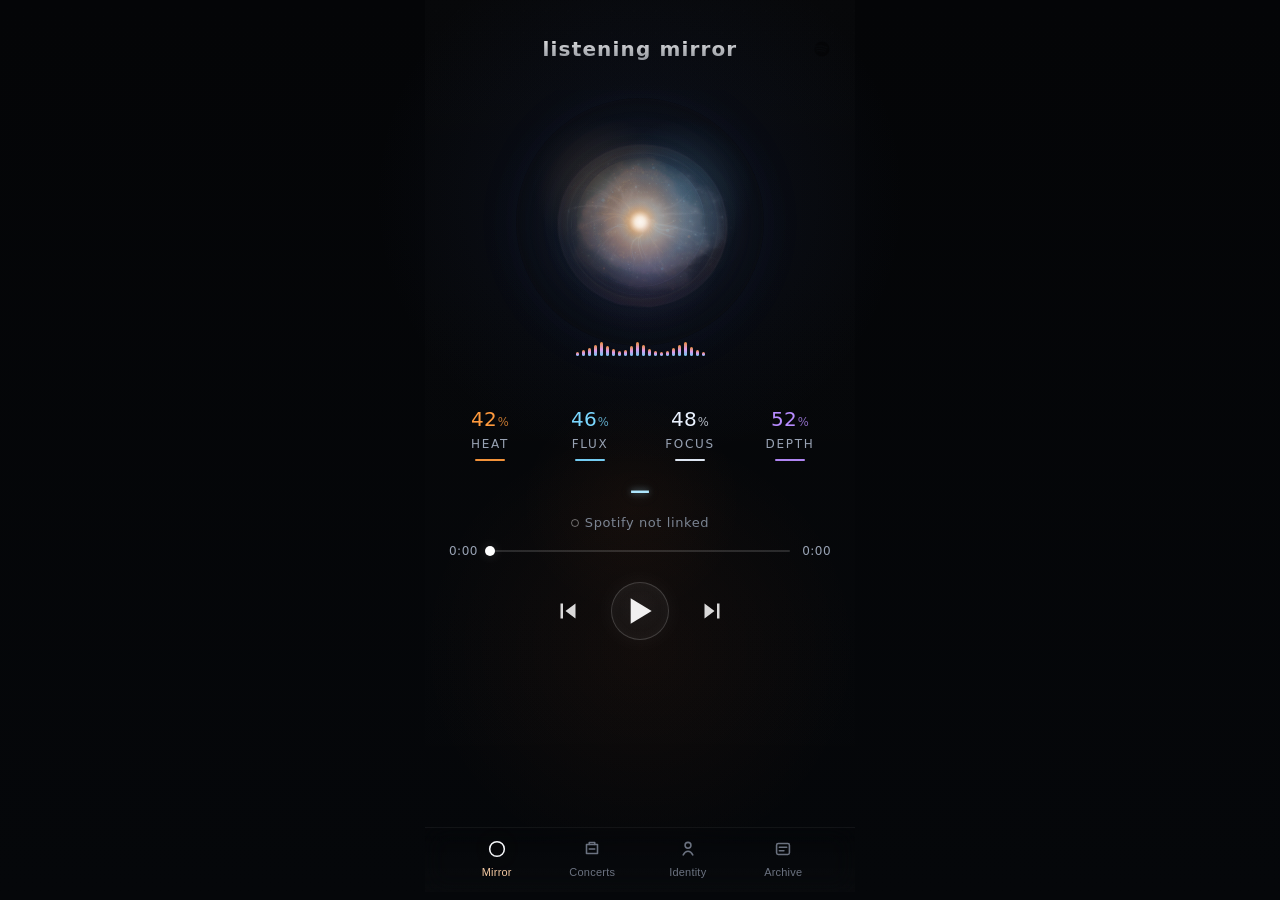
==== docs/index.html @ f5ed5570 "Update index.html" ====
<!doctype html>
<html lang="en">
<head>
  <meta charset="utf-8" />
  <meta name="viewport" content="width=device-width,initial-scale=1,viewport-fit=cover" />
  <meta name="theme-color" content="#05070A" />
  <title>Listening Mirror</title>

  <style>
    :root{
      --bg:#05070A;
      --bg-soft:#0A0D12;
      --panel:rgba(255,255,255,.035);
      --panel-2:rgba(255,255,255,.05);
      --line:rgba(255,255,255,.08);
      --line-2:rgba(255,255,255,.12);

      --text:#F5F7FA;
      --muted:#98A2B3;
      --muted-2:#6B7280;

      --heat:#FF9A3D;
      --flux:#7AD7FF;
      --focus:#EAF2FF;
      --depth:#B88CFF;

      --safe-top:env(safe-area-inset-top, 0px);
      --safe-bottom:env(safe-area-inset-bottom, 0px);
    }

    *{ box-sizing:border-box; }

    html,body{
      margin:0;
      min-height:100%;
      background:
        radial-gradient(circle at 50% 22%, rgba(60,90,180,.10), transparent 28%),
        radial-gradient(circle at 50% 72%, rgba(255,120,40,.05), transparent 24%),
        linear-gradient(180deg, #040507 0%, #05070A 100%);
      color:var(--text);
      font-family: Inter, ui-sans-serif, system-ui, -apple-system, BlinkMacSystemFont, "Segoe UI", sans-serif;
      -webkit-font-smoothing:antialiased;
      text-rendering:optimizeLegibility;
    }

    body{
      display:flex;
      justify-content:center;
      padding:0;
    }

    .app-shell{
      width:100%;
      max-width:430px;
      min-height:100dvh;
      position:relative;
      overflow:hidden;
      background:
        radial-gradient(circle at 50% 26%, rgba(50,80,170,.08), transparent 22%),
        radial-gradient(circle at 48% 56%, rgba(255,120,40,.045), transparent 20%),
        linear-gradient(180deg, rgba(255,255,255,.012), rgba(255,255,255,0));
      isolation:isolate;
    }

    .app-shell::before{
      content:"";
      position:absolute;
      inset:0;
      pointer-events:none;
      background-image:
        radial-gradient(circle at center, rgba(255,255,255,.14) 0 1px, transparent 1px);
      background-size:22px 22px;
      opacity:.04;
      mask-image:linear-gradient(180deg, rgba(0,0,0,.7), rgba(0,0,0,.25));
    }

    .screen{
      min-height:100dvh;
      display:flex;
      flex-direction:column;
      padding-top:calc(var(--safe-top) + 8px);
      padding-bottom:calc(var(--safe-bottom) + 8px);
      position:relative;
      z-index:1;
    }

    .section{
      padding-left:24px;
      padding-right:24px;
      position:relative;
    }

    .header{
      min-height:82px;
      display:flex;
      align-items:center;
      justify-content:space-between;
      gap:16px;
      flex:0 0 auto;
    }

    .brand{
      flex:1;
      display:flex;
      align-items:center;
      justify-content:center;
      min-width:0;
    }

    .wordmark{
      display:flex;
      align-items:center;
      justify-content:center;
      min-width:0;
    }

    .wordmark .title{
      text-align:center;
      font-size:20px;
      line-height:1.1;
      font-weight:300;
      letter-spacing:.02em;
      color:rgba(255,255,255,.95);
      text-shadow:0 0 18px rgba(255,255,255,.04);
      user-select:none;
      white-space:nowrap;
    }

    .header__side{
      width:32px;
      display:flex;
      align-items:center;
      justify-content:center;
      opacity:.86;
      flex:0 0 auto;
    }

    #headerActions{
      min-width:32px;
      display:flex;
      align-items:center;
      justify-content:flex-end;
      flex:0 0 auto;
    }

    .header__ghost{
      visibility:hidden;
    }

    .views{
      flex:1 1 auto;
      position:relative;
      min-height:0;
    }

    .view{
      position:absolute;
      inset:0;
      overflow:auto;
      -webkit-overflow-scrolling:touch;
      padding-bottom:12px;
    }

    .view[hidden]{
      display:none !important;
    }

    #viewMirror{
      padding-top:4px;
    }

    .mirror-layout{
      min-height:100%;
      display:grid;
      grid-template-rows:
        minmax(256px, 35dvh)
        auto
        auto
        auto;
      align-content:start;
    }

    .orb-stage{
      display:flex;
      flex-direction:column;
      align-items:center;
      justify-content:flex-start;
      gap:6px;
      padding-top:4px;
      padding-bottom:0;
    }

    .orb-wrap{
      width:min(64vw, 248px);
      aspect-ratio:1;
      border-radius:50%;
      position:relative;
      display:grid;
      place-items:center;
      overflow:visible;
      filter:drop-shadow(0 0 30px rgba(108,166,255,.08));
      margin:0 auto;
    }

    .orb-wrap::before{
      content:"";
      position:absolute;
      inset:-16%;
      border-radius:50%;
      background:
        radial-gradient(circle, rgba(255,255,255,.08) 0%, rgba(255,255,255,0) 58%);
      filter:blur(24px);
      opacity:.34;
      z-index:0;
      pointer-events:none;
    }

    .orb-shell{
      position:absolute;
      inset:0;
      border-radius:50%;
      z-index:1;
      pointer-events:none;
      background:
        radial-gradient(circle at 34% 35%, rgba(255,176,96,.12) 0%, rgba(255,176,96,.06) 16%, transparent 30%),
        radial-gradient(circle at 68% 36%, rgba(120,208,255,.12) 0%, rgba(120,208,255,.06) 16%, transparent 30%),
        radial-gradient(circle at 52% 70%, rgba(212,122,255,.08) 0%, rgba(212,122,255,.02) 18%, transparent 34%),
        radial-gradient(circle at 50% 50%, rgba(12,16,25,.02) 0%, rgba(8,10,15,.16) 58%, rgba(4,5,8,.22) 100%);
      box-shadow:
        inset 0 0 50px rgba(255,255,255,.025),
        inset 0 -10px 30px rgba(0,0,0,.14),
        0 0 60px rgba(80,130,255,.035);
    }

    #lmOrbCanvas{
      position:absolute;
      inset:0;
      width:100%;
      height:100%;
      display:block;
      border-radius:50%;
      z-index:2;
      pointer-events:none;
    }

    .orb-core{
      position:absolute;
      inset:24%;
      border-radius:50%;
      z-index:3;
      pointer-events:none;
      background:
        radial-gradient(circle at 50% 40%, rgba(255,255,255,.04), transparent 26%),
        radial-gradient(circle at 50% 50%, rgba(28,32,44,.015), rgba(8,10,14,.16) 74%);
      box-shadow:
        inset 0 0 30px rgba(255,255,255,.01),
        0 0 24px rgba(255,255,255,.01);
      backdrop-filter:blur(3px);
    }

    .audio-line{
      width:100%;
      max-width:260px;
      height:12px;
      display:flex;
      align-items:flex-end;
      justify-content:center;
      gap:3px;
      opacity:.92;
      margin-top:-6px;
      margin-bottom:14px;
      transform:translateY(-2px);
    }

    .audio-line span{
      width:3px;
      border-radius:999px;
      background:linear-gradient(180deg, var(--heat) 0%, #F0A8FF 52%, var(--flux) 100%);
      box-shadow:0 0 10px rgba(122,215,255,.08);
      animation:pulseBars 1.4s ease-in-out infinite;
      transform-origin:bottom center;
    }

    .audio-line span:nth-child(1){height:4px; animation-delay:.00s;}
    .audio-line span:nth-child(2){height:6px; animation-delay:.08s;}
    .audio-line span:nth-child(3){height:8px; animation-delay:.16s;}
    .audio-line span:nth-child(4){height:11px; animation-delay:.24s;}
    .audio-line span:nth-child(5){height:14px; animation-delay:.32s;}
    .audio-line span:nth-child(6){height:10px; animation-delay:.40s;}
    .audio-line span:nth-child(7){height:7px; animation-delay:.48s;}
    .audio-line span:nth-child(8){height:5px; animation-delay:.56s;}
    .audio-line span:nth-child(9){height:6px; animation-delay:.64s;}
    .audio-line span:nth-child(10){height:10px; animation-delay:.72s;}
    .audio-line span:nth-child(11){height:14px; animation-delay:.80s;}
    .audio-line span:nth-child(12){height:11px; animation-delay:.88s;}
    .audio-line span:nth-child(13){height:7px; animation-delay:.96s;}
    .audio-line span:nth-child(14){height:5px; animation-delay:1.04s;}
    .audio-line span:nth-child(15){height:4px; animation-delay:1.12s;}
    .audio-line span:nth-child(16){height:5px; animation-delay:1.20s;}
    .audio-line span:nth-child(17){height:8px; animation-delay:1.28s;}
    .audio-line span:nth-child(18){height:11px; animation-delay:1.36s;}
    .audio-line span:nth-child(19){height:14px; animation-delay:1.44s;}
    .audio-line span:nth-child(20){height:9px; animation-delay:1.52s;}
    .audio-line span:nth-child(21){height:6px; animation-delay:1.60s;}
    .audio-line span:nth-child(22){height:4px; animation-delay:1.68s;}

    .metrics{
      display:grid;
      grid-template-columns:repeat(4, 1fr);
      gap:18px;
      align-items:center;
      padding-top:0;
      margin-top:0;
      margin-bottom:14px;
    }

    .metric{
      text-align:center;
    }

    .metric__value{
      font-size:20px;
      line-height:1;
      font-weight:500;
      letter-spacing:.01em;
      margin-bottom:8px;
    }

    .metric__value small{
      font-size:.58em;
      opacity:.75;
      margin-left:1px;
    }

    .metric__label{
      font-size:12px;
      letter-spacing:.14em;
      text-transform:uppercase;
      color:var(--muted);
      margin-bottom:8px;
    }

    .metric__line{
      width:30px;
      height:1.5px;
      margin:0 auto;
      border-radius:999px;
      opacity:.95;
    }

    .metric--heat .metric__value{ color:var(--heat); }
    .metric--heat .metric__line{ background:var(--heat); }
    .metric--flux .metric__value{ color:var(--flux); }
    .metric--flux .metric__line{ background:var(--flux); }
    .metric--focus .metric__value{ color:var(--focus); }
    .metric--focus .metric__line{ background:var(--focus); }
    .metric--depth .metric__value{ color:var(--depth); }
    .metric--depth .metric__line{ background:var(--depth); }

    .lyric-rail{
      display:flex;
      flex-direction:column;
      align-items:center;
      justify-content:center;
      text-align:center;
      gap:10px;
      padding-top:2px;
      margin-bottom:8px;
    }

    .lyric-rail__line{
      font-size:17px;
      line-height:1.42;
      font-weight:350;
      color:rgba(255,255,255,.92);
      letter-spacing:.01em;
      text-wrap:balance;
      min-height:26px;
      max-width:86%;
      margin:0 auto;
    }

    .lyric-rail__meta{
      font-size:12px;
      color:var(--muted-2);
      display:flex;
      align-items:center;
      justify-content:center;
      gap:6px;
      min-height:18px;
    }

    .dot{
      width:8px;
      height:8px;
      border:1px solid rgba(255,255,255,.5);
      border-radius:999px;
      display:inline-block;
      opacity:.8;
    }

    .playback{
      display:grid;
      grid-template-rows:auto auto;
      align-content:start;
      gap:24px;
      padding-top:4px;
    }

    .timeline{
      display:grid;
      grid-template-columns:auto 1fr auto;
      gap:12px;
      align-items:center;
    }

    .timeline__time{
      font-size:12px;
      color:var(--muted);
      letter-spacing:.04em;
      min-width:28px;
      text-align:center;
    }

    .timeline__bar{
      height:2px;
      background:rgba(255,255,255,.14);
      border-radius:999px;
      position:relative;
      overflow:visible;
      cursor:pointer;
    }

    .timeline__fill{
      position:absolute;
      inset:0 auto 0 0;
      width:0%;
      border-radius:999px;
      background:linear-gradient(90deg, rgba(255,255,255,.9), rgba(255,255,255,.72));
      box-shadow:0 0 12px rgba(255,255,255,.10);
    }

    .timeline__thumb{
      position:absolute;
      top:50%;
      left:0%;
      width:10px;
      height:10px;
      border-radius:50%;
      transform:translate(-50%, -50%);
      background:#fff;
      box-shadow:0 0 12px rgba(255,255,255,.16);
    }

    .controls{
      display:flex;
      align-items:center;
      justify-content:center;
      gap:28px;
      margin-bottom:12px;
    }

    .ctrl{
      background:transparent;
      border:none;
      color:rgba(255,255,255,.94);
      cursor:pointer;
      padding:0;
      display:grid;
      place-items:center;
      transition:transform .16s ease, opacity .16s ease;
    }

    .ctrl:hover{ opacity:1; }
    .ctrl:active{ transform:scale(.96); }

    .ctrl--minor{
      width:30px;
      height:30px;
      opacity:.9;
    }

    .ctrl--major{
      width:58px;
      height:58px;
      border-radius:50%;
      border:1px solid rgba(255,255,255,.18);
      background:radial-gradient(circle at 50% 40%, rgba(255,255,255,.06), rgba(255,255,255,.02));
      box-shadow:
        inset 0 0 14px rgba(255,255,255,.04),
        0 0 24px rgba(255,255,255,.05);
    }

    .ctrl svg{
      width:100%;
      height:100%;
      display:block;
    }

    .view-panel{
      padding:18px 24px 110px;
    }

    .panel-title{
      font-size:18px;
      font-weight:600;
      letter-spacing:.01em;
      margin:0 0 14px;
      color:rgba(255,255,255,.96);
    }

    .panel-sub{
      font-size:13px;
      line-height:1.5;
      color:var(--muted);
      margin:0 0 16px;
    }

    .stack{
      display:grid;
      gap:14px;
    }

    .card{
      border-radius:18px;
      background:rgba(255,255,255,.035);
      outline:1px solid rgba(255,255,255,.07);
      padding:14px;
      box-shadow:inset 0 1px 0 rgba(255,255,255,.03);
    }

    .card__title{
      font-size:14px;
      font-weight:600;
      margin:0 0 10px;
      color:rgba(255,255,255,.95);
    }

    .list{
      display:grid;
      gap:12px;
    }

    .list:empty::before{
      content:"No data yet.";
      display:block;
      color:var(--muted);
      font-size:13px;
      padding:4px 0;
    }

    .row{
      display:grid;
      grid-template-columns:52px minmax(0,1fr) auto;
      align-items:center;
      gap:12px;
      padding:10px 10px;
      border-radius:16px;
      background:linear-gradient(180deg, rgba(255,255,255,.035), rgba(255,255,255,.02));
      outline:1px solid rgba(255,255,255,.06);
      box-shadow:
        inset 0 1px 0 rgba(255,255,255,.03),
        0 8px 20px rgba(0,0,0,.10);
      transition:
        transform .16s ease,
        background .16s ease,
        outline-color .16s ease,
        box-shadow .16s ease;
    }

    .row:active{ transform:scale(.988); }

    .thumb{
      width:52px;
      height:52px;
      border-radius:14px;
      overflow:hidden;
      background:linear-gradient(180deg, rgba(255,255,255,.06), rgba(255,255,255,.02));
      outline:1px solid rgba(255,255,255,.07);
      display:grid;
      place-items:center;
      flex:0 0 auto;
      box-shadow:
        inset 0 1px 0 rgba(255,255,255,.04),
        0 6px 18px rgba(0,0,0,.12);
    }

    .thumb img{
      width:100%;
      height:100%;
      object-fit:cover;
      display:block;
    }

    .thumbFallback{
      width:100%;
      height:100%;
      display:grid;
      place-items:center;
      font-size:18px;
      color:rgba(255,255,255,.76);
      background:
        radial-gradient(circle at 35% 30%, rgba(255,160,90,.14), transparent 38%),
        radial-gradient(circle at 70% 65%, rgba(100,190,255,.14), transparent 40%),
        linear-gradient(180deg, rgba(255,255,255,.03), rgba(255,255,255,.015));
    }

    .mid{
      min-width:0;
      display:flex;
      flex-direction:column;
      gap:4px;
    }

    .row .title{
      font-size:14px;
      line-height:1.3;
      font-weight:600;
      color:rgba(255,255,255,.94);
      white-space:nowrap;
      overflow:hidden;
      text-overflow:ellipsis;
      letter-spacing:.01em;
    }

    .row .sub{
      font-size:12px;
      line-height:1.35;
      color:rgba(255,255,255,.48);
      white-space:nowrap;
      overflow:hidden;
      text-overflow:ellipsis;
    }

    .right{
      font-size:12px;
      line-height:1;
      color:rgba(255,255,255,.44);
      text-align:right;
      min-width:42px;
      padding-left:8px;
      white-space:nowrap;
    }

    .right.count{
      font-weight:600;
      color:rgba(255,255,255,.68);
    }

    .bottom-nav{
      flex:0 0 auto;
      display:grid;
      grid-template-columns:repeat(4, 1fr);
      align-items:end;
      padding-bottom:8px;
      border-top:1px solid rgba(255,255,255,.04);
      background:linear-gradient(180deg, rgba(255,255,255,0), rgba(255,255,255,.015));
      backdrop-filter:blur(12px);
    }

    .tab{
      border:none;
      background:transparent;
      color:var(--muted-2);
      padding:10px 4px 6px;
      display:flex;
      flex-direction:column;
      align-items:center;
      justify-content:center;
      gap:6px;
      cursor:pointer;
      transition:color .16s ease, transform .16s ease, opacity .16s ease;
    }

    .tab:active{
      transform:scale(.97);
    }

    .tab__icon{
      width:22px;
      height:22px;
      display:block;
    }

    .tab__label{
      font-size:11px;
      letter-spacing:.02em;
    }

    .tab--active{
      color:var(--text);
    }

    .tab--active .tab__icon{
      filter:drop-shadow(0 0 12px rgba(255,160,90,.12));
    }

    .tab--active .tab__label{
      color:rgba(255,210,170,.95);
    }

    @keyframes pulseBars{
      0%,100%{ transform:scaleY(.72); opacity:.72; }
      50%{ transform:scaleY(1.18); opacity:1; }
    }

    @media (max-height:760px){
      .header{ min-height:74px; }

      .mirror-layout{
        grid-template-rows:
          minmax(232px, 32dvh)
          auto
          auto
          auto;
      }

      .orb-wrap{
        width:min(58vw, 224px);
      }

      .lyric-rail__line{
        font-size:15px;
      }

      .audio-line{
        max-width:240px;
        margin-bottom:12px;
      }
    }

/* ===============================
   LISTENING MIRROR — LYRICS FX
   =============================== */

#lyricsBlock{
  display:flex;
  flex-direction:column;
  align-items:center;
  justify-content:center;
  text-align:center;
  gap:8px;
  padding-top:6px;
}

#currentLyricLine{
  font-size:20px;
  font-weight:600;
  letter-spacing:.3px;
  line-height:1.35;
  color:#AEE7FF;

  text-shadow:
    0 0 6px rgba(174,231,255,.45),
    0 0 14px rgba(174,231,255,.25),
    0 0 26px rgba(174,231,255,.12);

  transition:
    opacity .26s ease,
    transform .26s ease,
    filter .26s ease,
    color .26s ease,
    text-shadow .26s ease;

  opacity:1;
  transform:translateY(0);
  filter:blur(0);
  will-change: opacity, transform, filter;
}

#currentLyricLine.is-changing{
  opacity:.35;
  transform:translateY(4px);
  filter:blur(2px);
}

#currentLyricMeta{
  font-size:13px;
  font-weight:500;
  color:rgba(210,230,255,.55);
  letter-spacing:.6px;
  text-shadow:0 0 6px rgba(180,200,255,.08);
  transition: opacity .22s ease;
}

#currentLyricLine:empty::before{
  content:"—";
  opacity:.35;
}

  </style>
</head>
<body>
  <main class="app-shell">
    <section class="screen">

      <header class="section header">
        <div class="header__side header__ghost">•</div>

        <div class="brand">
          <div class="wordmark">
            <div class="title">Listening Mirror</div>
          </div>
        </div>

        <div id="headerActions"></div>
      </header>

      <section class="views">

        <section id="viewMirror" class="view" aria-label="Mirror view">
          <div class="mirror-layout">

            <section class="section orb-stage" aria-label="Orb stage">
              <div class="orb-wrap">
                <div class="orb-shell" aria-hidden="true"></div>
                <canvas id="lmOrbCanvas" aria-hidden="true"></canvas>
                <div class="orb-core" aria-hidden="true"></div>
              </div>

              <div id="audioLine" class="audio-line" aria-hidden="true">
                <span></span><span></span><span></span><span></span><span></span><span></span>
                <span></span><span></span><span></span><span></span><span></span><span></span>
                <span></span><span></span><span></span><span></span><span></span><span></span>
                <span></span><span></span><span></span><span></span>
              </div>
            </section>

            <section class="section metrics" aria-label="Aura metrics">
              <article class="metric metric--heat">
                <div id="metricHeatValue" class="metric__value">—<small>%</small></div>
                <div class="metric__label">Heat</div>
                <div class="metric__line"></div>
              </article>

              <article class="metric metric--flux">
                <div id="metricFluxValue" class="metric__value">—<small>%</small></div>
                <div class="metric__label">Flux</div>
                <div class="metric__line"></div>
              </article>

              <article class="metric metric--focus">
                <div id="metricFocusValue" class="metric__value">—<small>%</small></div>
                <div class="metric__label">Focus</div>
                <div class="metric__line"></div>
              </article>

              <article class="metric metric--depth">
                <div id="metricDepthValue" class="metric__value">—<small>%</small></div>
                <div class="metric__label">Depth</div>
                <div class="metric__line"></div>
              </article>
            </section>

            <section class="section lyric-rail" aria-label="Current lyric">
              <div id="currentLyricLine" class="lyric-rail__line">—</div>
              <div class="lyric-rail__meta">
                <span class="dot" aria-hidden="true"></span>
                <span id="currentLyricMeta">Waiting for playback…</span>
              </div>
            </section>

            <section class="section playback" aria-label="Playback controls">
              <div class="timeline">
                <div id="currentTimeLabel" class="timeline__time">0:00</div>

                <div id="progressBar" class="timeline__bar" aria-label="Playback progress" role="slider" aria-valuemin="0" aria-valuemax="100" aria-valuenow="0" tabindex="0">
                  <div id="progressFill" class="timeline__fill"></div>
                  <div id="progressThumb" class="timeline__thumb"></div>
                </div>

                <div id="durationLabel" class="timeline__time">0:00</div>
              </div>

              <div class="controls">
                <button id="prevTrackBtn" class="ctrl ctrl--minor" aria-label="Previous track">
                  <svg viewBox="0 0 24 24" fill="currentColor" aria-hidden="true">
                    <path d="M6 6h2v12H6zM18 6v12l-8-6 8-6z"></path>
                  </svg>
                </button>

                <button id="playPauseBtn" class="ctrl ctrl--major" aria-label="Play or pause">
                  <svg id="playPauseIcon" viewBox="0 0 24 24" fill="currentColor" aria-hidden="true">
                    <path d="M8 6h3v12H8zM13 6h3v12h-3z"></path>
                  </svg>
                </button>

                <button id="nextTrackBtn" class="ctrl ctrl--minor" aria-label="Next track">
                  <svg viewBox="0 0 24 24" fill="currentColor" aria-hidden="true">
                    <path d="M16 6h2v12h-2zM6 18V6l8 6-8 6z"></path>
                  </svg>
                </button>
              </div>
            </section>

          </div>
        </section>

        <section id="viewConcerts" class="view" aria-label="Concerts view" hidden>
          <div class="view-panel">
            <h2 class="panel-title">Concerts</h2>
            <p class="panel-sub">Real concerts / recommendations / matches will render here.</p>

            <div class="stack">
              <section class="card">
                <h3 class="card__title">Upcoming</h3>
                <div id="concertsList" class="list"></div>
              </section>

              <section class="card">
                <h3 class="card__title">Matches for you</h3>
                <div id="concertMatchesList" class="list"></div>
              </section>
            </div>
          </div>
        </section>

        <section id="viewIdentity" class="view" aria-label="Identity view" hidden>
          <div class="view-panel">
            <h2 class="panel-title">Identity</h2>
            <p class="panel-sub">Recent listening and top listening containers live here for real binding.</p>

            <div class="stack">
              <section class="card">
                <h3 class="card__title">Recent</h3>
                <div id="recentList" class="list"></div>
              </section>

              <section class="card">
                <h3 class="card__title">Top</h3>
                <div id="topList" class="list"></div>
              </section>
            </div>
          </div>
        </section>

        <section id="viewArchive" class="view" aria-label="Archive view" hidden>
          <div class="view-panel">
            <h2 class="panel-title">Archive</h2>
            <p class="panel-sub">Saved sessions, history, or archived mirror states can render here.</p>

            <div class="stack">
              <section class="card">
                <h3 class="card__title">Archive list</h3>
                <div id="archiveList" class="list"></div>
              </section>
            </div>
          </div>
        </section>

      </section>

      <nav class="section bottom-nav" aria-label="Main navigation">
        <button id="tabMirror" class="tab tab--active" aria-current="page" data-view="viewMirror">
          <svg class="tab__icon" viewBox="0 0 24 24" fill="none" stroke="currentColor" stroke-width="1.7">
            <circle cx="12" cy="12" r="8"></circle>
          </svg>
          <span class="tab__label">Mirror</span>
        </button>

        <button id="tabConcerts" class="tab" data-view="viewConcerts">
          <svg class="tab__icon" viewBox="0 0 24 24" fill="none" stroke="currentColor" stroke-width="1.7" stroke-linecap="round" stroke-linejoin="round">
            <path d="M6 7h12v10H6z"></path>
            <path d="M9 7V5h6v2"></path>
            <path d="M9 12h6"></path>
          </svg>
          <span class="tab__label">Concerts</span>
        </button>

        <button id="tabIdentity" class="tab" data-view="viewIdentity">
          <svg class="tab__icon" viewBox="0 0 24 24" fill="none" stroke="currentColor" stroke-width="1.7" stroke-linecap="round" stroke-linejoin="round">
            <circle cx="12" cy="8" r="3.2"></circle>
            <path d="M6.8 18.5c1.4-2.7 3.2-4 5.2-4s3.8 1.3 5.2 4"></path>
          </svg>
          <span class="tab__label">Identity</span>
        </button>

        <button id="tabArchive" class="tab" data-view="viewArchive">
          <svg class="tab__icon" viewBox="0 0 24 24" fill="none" stroke="currentColor" stroke-width="1.7" stroke-linecap="round" stroke-linejoin="round">
            <rect x="5" y="6" width="14" height="12" rx="1.8"></rect>
            <path d="M8 10h8M8 14h5"></path>
          </svg>
          <span class="tab__label">Archive</span>
        </button>
      </nav>

    </section>
  </main>

  <script src="./spotify-auth.js"></script>
  <script src="./spotify-player.js"></script>
  <script src="./spotify-click-play.js"></script>
  <script src="./spotify-ui.js"></script>
  <script src="./orb-engine.js"></script>
  <script src="./aura-tab.js"></script>
  <script src="./lyrics-ui.js"></script>
  <script src="./app.js"></script>
</body>
  </html>
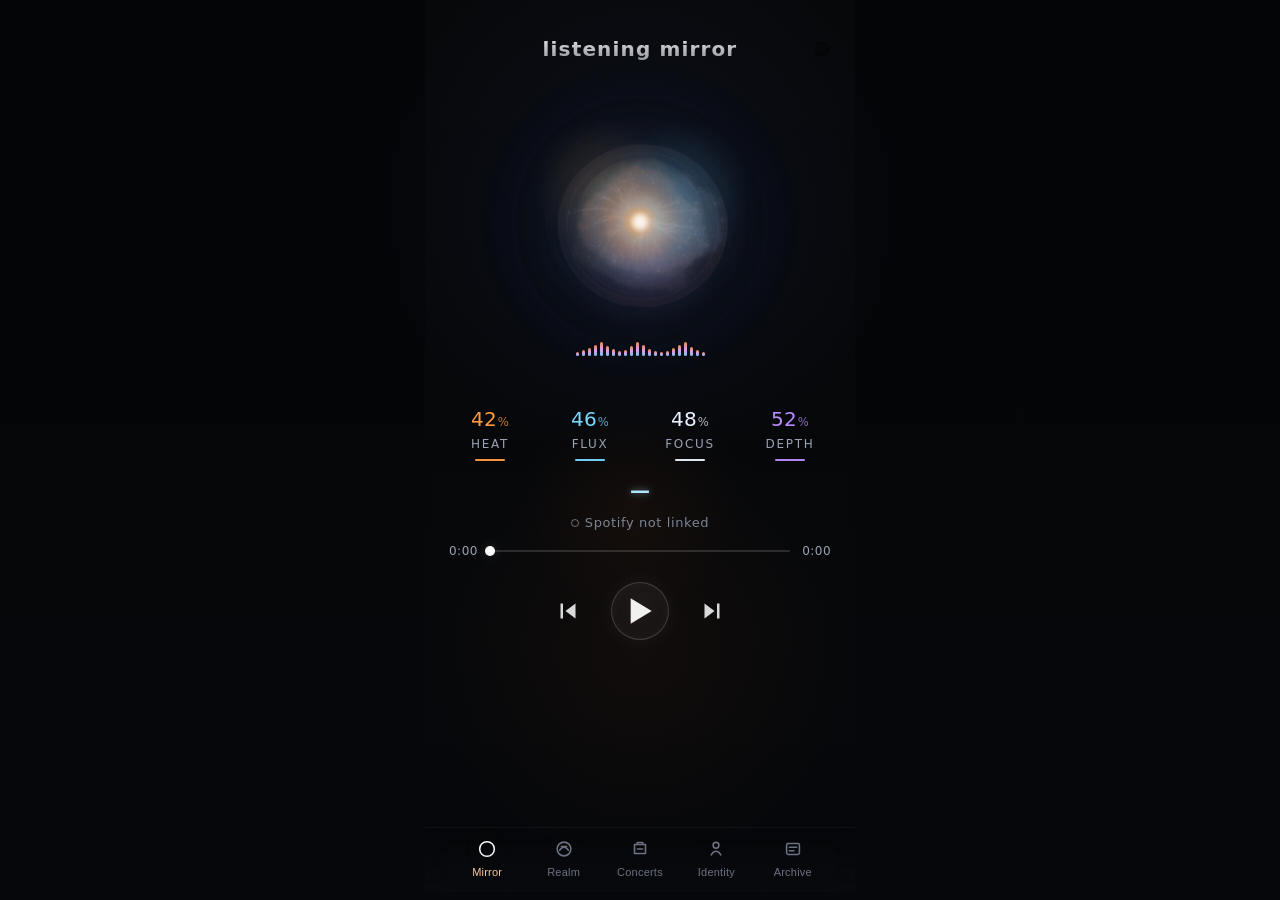
==== commit 2c3ab3cf: "Update index.html" ====
--- a/docs/index.html
+++ b/docs/index.html
@@ -398,7 +398,6 @@
       display:inline-block;
       opacity:.8;
     }
-
     .playback{
       display:grid;
       grid-template-rows:auto auto;
@@ -650,7 +649,7 @@
     .bottom-nav{
       flex:0 0 auto;
       display:grid;
-      grid-template-columns:repeat(4, 1fr);
+      grid-template-columns:repeat(5, 1fr);
       align-items:end;
       padding-bottom:8px;
       border-top:1px solid rgba(255,255,255,.04);
@@ -729,66 +728,67 @@
       }
     }
 
-/* ===============================
-   LISTENING MIRROR — LYRICS FX
-   =============================== */
-
-#lyricsBlock{
-  display:flex;
-  flex-direction:column;
-  align-items:center;
-  justify-content:center;
-  text-align:center;
-  gap:8px;
-  padding-top:6px;
-}
-
-#currentLyricLine{
-  font-size:20px;
-  font-weight:600;
-  letter-spacing:.3px;
-  line-height:1.35;
-  color:#AEE7FF;
-
-  text-shadow:
-    0 0 6px rgba(174,231,255,.45),
-    0 0 14px rgba(174,231,255,.25),
-    0 0 26px rgba(174,231,255,.12);
-
-  transition:
-    opacity .26s ease,
-    transform .26s ease,
-    filter .26s ease,
-    color .26s ease,
-    text-shadow .26s ease;
-
-  opacity:1;
-  transform:translateY(0);
-  filter:blur(0);
-  will-change: opacity, transform, filter;
-}
-
-#currentLyricLine.is-changing{
-  opacity:.35;
-  transform:translateY(4px);
-  filter:blur(2px);
-}
-
-#currentLyricMeta{
-  font-size:13px;
-  font-weight:500;
-  color:rgba(210,230,255,.55);
-  letter-spacing:.6px;
-  text-shadow:0 0 6px rgba(180,200,255,.08);
-  transition: opacity .22s ease;
-}
-
-#currentLyricLine:empty::before{
-  content:"—";
-  opacity:.35;
-}
-
+    /* ===============================
+       LISTENING MIRROR — LYRICS FX
+       =============================== */
+
+    #lyricsBlock{
+      display:flex;
+      flex-direction:column;
+      align-items:center;
+      justify-content:center;
+      text-align:center;
+      gap:8px;
+      padding-top:6px;
+    }
+
+    #currentLyricLine{
+      font-size:20px;
+      font-weight:600;
+      letter-spacing:.3px;
+      line-height:1.35;
+      color:#AEE7FF;
+
+      text-shadow:
+        0 0 6px rgba(174,231,255,.45),
+        0 0 14px rgba(174,231,255,.25),
+        0 0 26px rgba(174,231,255,.12);
+
+      transition:
+        opacity .26s ease,
+        transform .26s ease,
+        filter .26s ease,
+        color .26s ease,
+        text-shadow .26s ease;
+
+      opacity:1;
+      transform:translateY(0);
+      filter:blur(0);
+      will-change: opacity, transform, filter;
+    }
+
+    #currentLyricLine.is-changing{
+      opacity:.35;
+      transform:translateY(4px);
+      filter:blur(2px);
+    }
+
+    #currentLyricMeta{
+      font-size:13px;
+      font-weight:500;
+      color:rgba(210,230,255,.55);
+      letter-spacing:.6px;
+      text-shadow:0 0 6px rgba(180,200,255,.08);
+      transition: opacity .22s ease;
+    }
+
+    #currentLyricLine:empty::before{
+      content:"—";
+      opacity:.35;
+    }
   </style>
+
+  <link rel="stylesheet" href="./realm.css" />
 </head>
 <body>
   <main class="app-shell">
@@ -893,6 +893,19 @@
               </div>
             </section>
 
+          </div>
+        </section>
+        <section id="viewRealm" class="view" aria-label="Realm view" hidden>
+          <div class="view-panel">
+            <h2 class="panel-title">Realm</h2>
+            <p class="panel-sub">Portal realm prototype will render here while we build it in isolation.</p>
+
+            <div class="stack">
+              <section class="card">
+                <h3 class="card__title">Realm portal</h3>
+                <div id="realmMount"></div>
+              </section>
+            </div>
           </div>
         </section>
 
@@ -958,6 +971,15 @@
           <span class="tab__label">Mirror</span>
         </button>
 
+        <button id="tabRealm" class="tab" data-view="viewRealm">
+          <svg class="tab__icon" viewBox="0 0 24 24" fill="none" stroke="currentColor" stroke-width="1.7" stroke-linecap="round" stroke-linejoin="round">
+            <circle cx="12" cy="12" r="7.5"></circle>
+            <path d="M7.2 13.4c1.2-2.3 3-3.4 4.8-3.4 1.9 0 3.6 1.1 4.8 3.4"></path>
+            <path d="M9.1 9.2h5.8"></path>
+          </svg>
+          <span class="tab__label">Realm</span>
+        </button>
+
         <button id="tabConcerts" class="tab" data-view="viewConcerts">
           <svg class="tab__icon" viewBox="0 0 24 24" fill="none" stroke="currentColor" stroke-width="1.7" stroke-linecap="round" stroke-linejoin="round">
             <path d="M6 7h12v10H6z"></path>
@@ -986,7 +1008,6 @@
 
     </section>
   </main>
-
   <script src="./spotify-auth.js"></script>
   <script src="./spotify-player.js"></script>
   <script src="./spotify-click-play.js"></script>
@@ -994,6 +1015,9 @@
   <script src="./orb-engine.js"></script>
   <script src="./aura-tab.js"></script>
   <script src="./lyrics-ui.js"></script>
+  <script src="./realm-engine.js"></script>
+  <script src="./realm-view.js"></script>
+  <script src="./realm-tab.js"></script>
   <script src="./app.js"></script>
 </body>
-  </html>
+</html>
--- a/docs/realm.css
+++ b/docs/realm.css
@@ -0,0 +1,733 @@
+:root{
+  --realm-bg-1:#08111C;
+  --realm-bg-2:#101827;
+  --realm-bg-3:#14161B;
+
+  --realm-text:#F4F7FB;
+  --realm-muted:#98A2B3;
+  --realm-line:rgba(255,255,255,.08);
+  --realm-line-2:rgba(255,255,255,.12);
+  --realm-panel:rgba(255,255,255,.035);
+  --realm-panel-2:rgba(255,255,255,.05);
+
+  --realm-glow:rgba(122,215,255,.30);
+  --realm-glow-2:rgba(184,140,255,.18);
+  --realm-edge:rgba(255,255,255,.18);
+
+  --realm-heat:#FF9A3D;
+  --realm-flux:#7AD7FF;
+  --realm-focus:#EAF2FF;
+  --realm-depth:#B88CFF;
+}
+
+#viewRealm{
+  padding-top:4px;
+}
+
+.realm-view{
+  min-height:100%;
+  padding:18px 24px 110px;
+}
+
+.realm-stack{
+  display:grid;
+  gap:14px;
+}
+
+.realm-card{
+  border-radius:22px;
+  background:rgba(255,255,255,.035);
+  outline:1px solid rgba(255,255,255,.07);
+  padding:14px;
+  box-shadow:
+    inset 0 1px 0 rgba(255,255,255,.03),
+    0 16px 34px rgba(0,0,0,.10);
+}
+
+.realm-card--portal{
+  padding:12px;
+}
+
+.realm-title{
+  font-size:18px;
+  font-weight:600;
+  letter-spacing:.01em;
+  margin:0 0 10px;
+  color:rgba(255,255,255,.96);
+}
+
+.realm-sub{
+  font-size:13px;
+  line-height:1.5;
+  color:var(--realm-muted);
+  margin:0 0 16px;
+}
+
+.realm-status{
+  display:flex;
+  align-items:center;
+  justify-content:space-between;
+  gap:12px;
+  margin:0 0 12px;
+}
+
+.realm-badge{
+  display:inline-flex;
+  align-items:center;
+  gap:8px;
+  min-width:0;
+  padding:10px 12px;
+  border-radius:999px;
+  border:1px solid var(--realm-line);
+  background:rgba(255,255,255,.04);
+  color:#DCE7F5;
+  font-size:12px;
+  line-height:1;
+}
+
+.realm-badge__dot{
+  width:8px;
+  height:8px;
+  border-radius:50%;
+  background:var(--realm-flux);
+  box-shadow:0 0 10px var(--realm-flux);
+  animation:realmDotPulse 2.2s ease-in-out infinite;
+  flex:0 0 auto;
+}
+
+.realm-badge__text{
+  white-space:nowrap;
+  overflow:hidden;
+  text-overflow:ellipsis;
+}
+
+.realm-chip{
+  font-size:12px;
+  color:#DDE8F6;
+  padding:8px 10px;
+  border:1px solid var(--realm-line);
+  border-radius:999px;
+  background:rgba(255,255,255,.05);
+  white-space:nowrap;
+}
+
+.realm-portal-shell{
+  position:relative;
+  width:100%;
+  aspect-ratio:1/1;
+  border-radius:30px;
+  background:linear-gradient(180deg, rgba(255,255,255,.045), rgba(255,255,255,.02));
+  border:1px solid rgba(255,255,255,.09);
+  display:grid;
+  place-items:center;
+  overflow:hidden;
+  box-shadow:
+    inset 0 1px 0 rgba(255,255,255,.06),
+    0 20px 60px rgba(0,0,0,.35);
+}
+
+.realm-portal-shell::before{
+  content:"";
+  position:absolute;
+  inset:10px;
+  border-radius:24px;
+  border:1px solid rgba(255,255,255,.04);
+  pointer-events:none;
+}
+
+.realm-portal-shell::after{
+  content:"";
+  position:absolute;
+  width:76%;
+  height:76%;
+  border-radius:50%;
+  background:
+    radial-gradient(circle,
+      var(--realm-glow) 0%,
+      rgba(122,215,255,.10) 38%,
+      rgba(184,140,255,.08) 60%,
+      transparent 75%);
+  filter:blur(24px);
+  opacity:.95;
+  pointer-events:none;
+  animation:realmAuraBreath 8s ease-in-out infinite;
+}
+
+.realm-portal{
+  position:relative;
+  width:78%;
+  aspect-ratio:1/1;
+  border-radius:50%;
+  overflow:hidden;
+  background:#020408;
+  border:1px solid var(--realm-edge);
+  box-shadow:
+    0 0 0 1px rgba(255,255,255,.03) inset,
+    0 0 32px var(--realm-glow),
+    0 0 70px var(--realm-glow-2),
+    inset 0 0 50px rgba(0,0,0,.55);
+  transform:translateZ(0);
+}
+
+.realm-portal::before{
+  content:"";
+  position:absolute;
+  inset:0;
+  border-radius:50%;
+  pointer-events:none;
+  box-shadow:
+    inset 0 0 0 1px rgba(255,255,255,.08),
+    inset 0 0 50px rgba(0,0,0,.30),
+    inset 0 -30px 50px rgba(0,0,0,.45);
+  z-index:50;
+}
+
+.realm-portal::after{
+  content:"";
+  position:absolute;
+  inset:-1px;
+  border-radius:50%;
+  background:
+    radial-gradient(circle at center,
+      transparent 62%,
+      rgba(0,0,0,.12) 72%,
+      rgba(0,0,0,.42) 92%,
+      rgba(0,0,0,.72) 100%);
+  pointer-events:none;
+  z-index:49;
+}
+
+.realm-world{
+  position:absolute;
+  inset:0;
+  border-radius:50%;
+  overflow:hidden;
+  isolation:isolate;
+  background:linear-gradient(180deg, var(--realm-bg-1) 0%, var(--realm-bg-2) 48%, var(--realm-bg-3) 100%);
+}
+
+.realm-skyGlow{
+  position:absolute;
+  width:62%;
+  height:62%;
+  left:18%;
+  top:8%;
+  border-radius:50%;
+  background:
+    radial-gradient(circle,
+      rgba(122,215,255,.28),
+      rgba(122,215,255,.06) 45%,
+      transparent 70%);
+  filter:blur(8px);
+  mix-blend-mode:screen;
+  animation:realmSkyPulse 8s ease-in-out infinite;
+}
+
+.realm-moon{
+  position:absolute;
+  width:18%;
+  aspect-ratio:1/1;
+  right:18%;
+  top:16%;
+  border-radius:50%;
+  background:
+    radial-gradient(circle at 35% 35%,
+      rgba(255,255,255,.95),
+      rgba(214,227,255,.72) 55%,
+      rgba(159,187,228,.18) 75%,
+      transparent 100%);
+  box-shadow:0 0 26px rgba(214,227,255,.38);
+  opacity:.92;
+}
+
+.realm-stars,
+.realm-clouds,
+.realm-far,
+.realm-mid,
+.realm-fore,
+.realm-fog,
+.realm-particles{
+  position:absolute;
+  inset:0;
+  pointer-events:none;
+}
+
+.realm-stars{
+  background-image:
+    radial-gradient(circle at 12% 20%, rgba(255,255,255,.95) 0 1px, transparent 1.6px),
+    radial-gradient(circle at 28% 15%, rgba(255,255,255,.72) 0 1px, transparent 1.7px),
+    radial-gradient(circle at 42% 24%, rgba(255,255,255,.68) 0 1px, transparent 1.6px),
+    radial-gradient(circle at 60% 12%, rgba(255,255,255,.92) 0 1.2px, transparent 1.8px),
+    radial-gradient(circle at 78% 24%, rgba(255,255,255,.66) 0 1px, transparent 1.6px),
+    radial-gradient(circle at 88% 18%, rgba(255,255,255,.88) 0 1px, transparent 1.8px),
+    radial-gradient(circle at 70% 30%, rgba(255,255,255,.5) 0 1px, transparent 1.8px),
+    radial-gradient(circle at 18% 34%, rgba(255,255,255,.58) 0 1px, transparent 1.8px);
+  opacity:.75;
+  animation:realmStarTwinkle 6s linear infinite;
+                    }
+.realm-clouds{
+  transform:translateX(0);
+  animation:realmCloudsDrift 24s linear infinite;
+  opacity:.50;
+}
+
+.realm-clouds::before,
+.realm-clouds::after{
+  content:"";
+  position:absolute;
+  inset:auto;
+  width:58%;
+  height:18%;
+  border-radius:999px;
+  filter:blur(12px);
+  background:
+    radial-gradient(circle at 50% 50%,
+      rgba(154,182,221,.16),
+      rgba(154,182,221,.05) 58%,
+      transparent 100%);
+}
+
+.realm-clouds::before{
+  left:-8%;
+  top:18%;
+}
+
+.realm-clouds::after{
+  right:-14%;
+  top:28%;
+  width:46%;
+}
+
+.realm-layer{
+  position:absolute;
+  left:-10%;
+  width:120%;
+  will-change:transform, opacity;
+}
+
+.realm-far .realm-layer{
+  bottom:25%;
+  height:34%;
+  background:linear-gradient(180deg, rgba(39,60,88,.18), rgba(15,26,39,.94));
+  clip-path:polygon(0% 100%, 0% 72%, 8% 68%, 15% 55%, 24% 66%, 33% 45%, 43% 65%, 52% 52%, 60% 70%, 69% 49%, 77% 65%, 88% 43%, 100% 60%, 100% 100%);
+  transform:translateX(0);
+  animation:realmFarDrift 30s ease-in-out infinite alternate;
+  opacity:.95;
+}
+
+.realm-mid .realm-layer{
+  bottom:15%;
+  height:42%;
+  background:linear-gradient(180deg, rgba(22,34,49,.12), rgba(9,13,20,.98));
+  clip-path:polygon(0% 100%, 0% 78%, 8% 72%, 17% 58%, 26% 70%, 37% 42%, 46% 63%, 56% 50%, 64% 72%, 75% 48%, 84% 68%, 92% 54%, 100% 67%, 100% 100%);
+  transform:translateX(0);
+  animation:realmMidDrift 20s ease-in-out infinite alternate;
+}
+
+.realm-tower{
+  position:absolute;
+  right:29%;
+  bottom:25%;
+  width:8%;
+  height:16%;
+  background:linear-gradient(180deg, rgba(22,27,34,.9), rgba(7,10,15,1));
+  clip-path:polygon(18% 100%, 18% 24%, 28% 12%, 32% 0%, 68% 0%, 72% 12%, 82% 24%, 82% 100%);
+  box-shadow:0 0 0 1px rgba(255,255,255,.02);
+  z-index:12;
+}
+
+.realm-tower::after{
+  content:"";
+  position:absolute;
+  left:38%;
+  top:28%;
+  width:20%;
+  height:12%;
+  border-radius:2px;
+  background:rgba(201,228,255,.65);
+  box-shadow:0 0 10px rgba(201,228,255,.48);
+  opacity:.55;
+  animation:realmTowerPulse 6.5s ease-in-out infinite;
+}
+
+.realm-ground{
+  position:absolute;
+  left:-6%;
+  width:112%;
+  bottom:-2%;
+  height:24%;
+  background:linear-gradient(180deg, rgba(8,11,16,.30), rgba(4,6,9,1));
+  clip-path:polygon(0% 100%, 0% 58%, 9% 54%, 16% 50%, 25% 56%, 36% 48%, 46% 54%, 56% 44%, 68% 53%, 77% 46%, 87% 58%, 100% 49%, 100% 100%);
+  animation:realmForeDrift 13s ease-in-out infinite alternate;
+  z-index:14;
+}
+
+.realm-tree{
+  position:absolute;
+  bottom:16%;
+  width:7%;
+  height:18%;
+  background:linear-gradient(180deg, rgba(14,20,28,.1), rgba(4,7,10,.95));
+  clip-path:polygon(44% 100%, 48% 60%, 23% 60%, 50% 0%, 77% 60%, 54% 60%, 58% 100%);
+  opacity:.92;
+  filter:drop-shadow(0 0 6px rgba(0,0,0,.22));
+  z-index:16;
+  animation:realmTreeSway 7s ease-in-out infinite;
+  transform-origin:bottom center;
+}
+
+.realm-tree--1{
+  left:18%;
+  animation-delay:-1s;
+}
+
+.realm-tree--2{
+  left:72%;
+  height:16%;
+  animation-delay:-3s;
+}
+
+.realm-tree--3{
+  left:9%;
+  height:12%;
+  opacity:.75;
+  animation-delay:-2s;
+}
+
+.realm-fog{
+  z-index:20;
+  mix-blend-mode:screen;
+}
+
+.realm-fog::before,
+.realm-fog::after{
+  content:"";
+  position:absolute;
+  left:-16%;
+  width:65%;
+  height:20%;
+  border-radius:999px;
+  filter:blur(14px);
+  background:
+    radial-gradient(circle at 50% 50%,
+      rgba(211,232,255,.18),
+      rgba(211,232,255,.08) 48%,
+      transparent 100%);
+  animation:realmFogDrift 16s ease-in-out infinite;
+}
+
+.realm-fog::before{
+  bottom:18%;
+}
+
+.realm-fog::after{
+  bottom:28%;
+  width:48%;
+  animation-delay:-7s;
+}
+
+.realm-particle{
+  position:absolute;
+  width:5px;
+  height:5px;
+  border-radius:50%;
+  background:rgba(210,233,255,.82);
+  box-shadow:0 0 10px rgba(210,233,255,.45);
+  opacity:.75;
+  z-index:22;
+  animation:realmFloatUp linear infinite;
+}
+
+.realm-bird{
+  position:absolute;
+  width:16px;
+  height:10px;
+  opacity:.6;
+  z-index:24;
+  animation:realmBirdFly 14s linear infinite;
+}
+
+.realm-bird::before,
+.realm-bird::after{
+  content:"";
+  position:absolute;
+  width:8px;
+  height:2px;
+  top:4px;
+  background:rgba(225,236,255,.7);
+  border-radius:999px;
+}
+
+.realm-bird::before{
+  left:0;
+  transform:rotate(-28deg);
+  transform-origin:right center;
+}
+
+.realm-bird::after{
+  right:0;
+  transform:rotate(28deg);
+  transform-origin:left center;
+}
+
+.realm-meta{
+  display:grid;
+  gap:12px;
+}
+
+.realm-track{
+  font-size:26px;
+  line-height:1.05;
+  font-weight:760;
+  letter-spacing:-.05em;
+  margin:0;
+}
+
+.realm-artist{
+  color:var(--realm-muted);
+  font-size:14px;
+  letter-spacing:.01em;
+  margin:0;
+}
+
+.realm-metrics{
+  display:grid;
+  grid-template-columns:repeat(4, 1fr);
+  gap:10px;
+}
+
+.realm-metric{
+  padding:12px 10px 13px;
+  border-radius:18px;
+  border:1px solid var(--realm-line);
+  background:rgba(255,255,255,.035);
+  min-width:0;
+}
+
+.realm-metric__label{
+  font-size:11px;
+  letter-spacing:.12em;
+  text-transform:uppercase;
+  color:var(--realm-muted);
+  margin-bottom:8px;
+  white-space:nowrap;
+  overflow:hidden;
+  text-overflow:ellipsis;
+}
+
+.realm-metric__value{
+  font-size:18px;
+  font-weight:700;
+  letter-spacing:-.03em;
+  margin-bottom:9px;
+}
+
+.realm-bar{
+  height:6px;
+  border-radius:999px;
+  background:rgba(255,255,255,.08);
+  overflow:hidden;
+  position:relative;
+}
+
+.realm-bar__fill{
+  position:absolute;
+  inset:0 auto 0 0;
+  width:0;
+  border-radius:999px;
+  background:linear-gradient(90deg, rgba(255,255,255,.55), var(--realm-bar-color, var(--realm-flux)));
+  box-shadow:0 0 12px rgba(255,255,255,.12);
+  transition:width .8s cubic-bezier(.2,.9,.2,1);
+}
+
+.realm-actions{
+  display:flex;
+  justify-content:center;
+  gap:10px;
+  flex-wrap:wrap;
+}
+
+.realm-btn{
+  appearance:none;
+  border:none;
+  border-radius:999px;
+  padding:11px 14px;
+  background:rgba(255,255,255,.055);
+  color:var(--realm-text);
+  border:1px solid var(--realm-line);
+  font:inherit;
+  cursor:pointer;
+  transition:transform .18s ease, background .18s ease, border-color .18s ease;
+}
+
+.realm-btn:hover{
+  transform:translateY(-1px);
+  background:rgba(255,255,255,.08);
+}
+
+.realm-btn:active{
+  transform:translateY(0);
+                                         }
+@keyframes realmAuraBreath{
+  0%,100%{
+    transform:scale(.96);
+    opacity:.72;
+  }
+  50%{
+    transform:scale(1.05);
+    opacity:1;
+  }
+}
+
+@keyframes realmSkyPulse{
+  0%,100%{
+    transform:scale(.96);
+    opacity:.55;
+  }
+  50%{
+    transform:scale(1.06);
+    opacity:.82;
+  }
+}
+
+@keyframes realmStarTwinkle{
+  0%,100%{
+    opacity:.62;
+  }
+  50%{
+    opacity:.95;
+  }
+}
+
+@keyframes realmCloudsDrift{
+  from{
+    transform:translateX(-6%);
+  }
+  to{
+    transform:translateX(8%);
+  }
+}
+
+@keyframes realmFarDrift{
+  from{
+    transform:translateX(-1.5%);
+  }
+  to{
+    transform:translateX(2.2%);
+  }
+}
+
+@keyframes realmMidDrift{
+  from{
+    transform:translateX(-3%);
+  }
+  to{
+    transform:translateX(3.2%);
+  }
+}
+
+@keyframes realmForeDrift{
+  from{
+    transform:translateX(-5%);
+  }
+  to{
+    transform:translateX(5%);
+  }
+}
+
+@keyframes realmFogDrift{
+  0%{
+    transform:translateX(-5%) translateY(0);
+    opacity:.18;
+  }
+  50%{
+    opacity:.34;
+  }
+  100%{
+    transform:translateX(42%) translateY(-2%);
+    opacity:.12;
+  }
+}
+
+@keyframes realmTreeSway{
+  0%,100%{
+    transform:rotate(-1.8deg);
+  }
+  50%{
+    transform:rotate(1.6deg);
+  }
+}
+
+@keyframes realmTowerPulse{
+  0%,100%{
+    opacity:.35;
+    box-shadow:0 0 8px rgba(201,228,255,.20);
+  }
+  50%{
+    opacity:.72;
+    box-shadow:0 0 12px rgba(201,228,255,.44);
+  }
+}
+
+@keyframes realmFloatUp{
+  0%{
+    transform:translateY(0) scale(.6);
+    opacity:0;
+  }
+  12%{
+    opacity:.85;
+  }
+  100%{
+    transform:translateY(-170px) scale(1.15);
+    opacity:0;
+  }
+}
+
+@keyframes realmBirdFly{
+  0%{
+    transform:translate(-30px, 0px) scale(.85);
+    opacity:0;
+  }
+  8%{
+    opacity:.55;
+  }
+  50%{
+    transform:translate(120px, -18px) scale(1);
+    opacity:.72;
+  }
+  100%{
+    transform:translate(280px, -30px) scale(.8);
+    opacity:0;
+  }
+}
+
+@keyframes realmDotPulse{
+  0%,100%{
+    transform:scale(.92);
+    opacity:.85;
+  }
+  50%{
+    transform:scale(1.18);
+    opacity:1;
+  }
+}
+
+@media (max-width:420px){
+  .realm-track{
+    font-size:23px;
+  }
+
+  .realm-metrics{
+    grid-template-columns:repeat(2, 1fr);
+  }
+}
+
+@media (max-height:760px){
+  .realm-view{
+    padding-top:14px;
+  }
+
+  .realm-portal-shell{
+    border-radius:26px;
+  }
+}
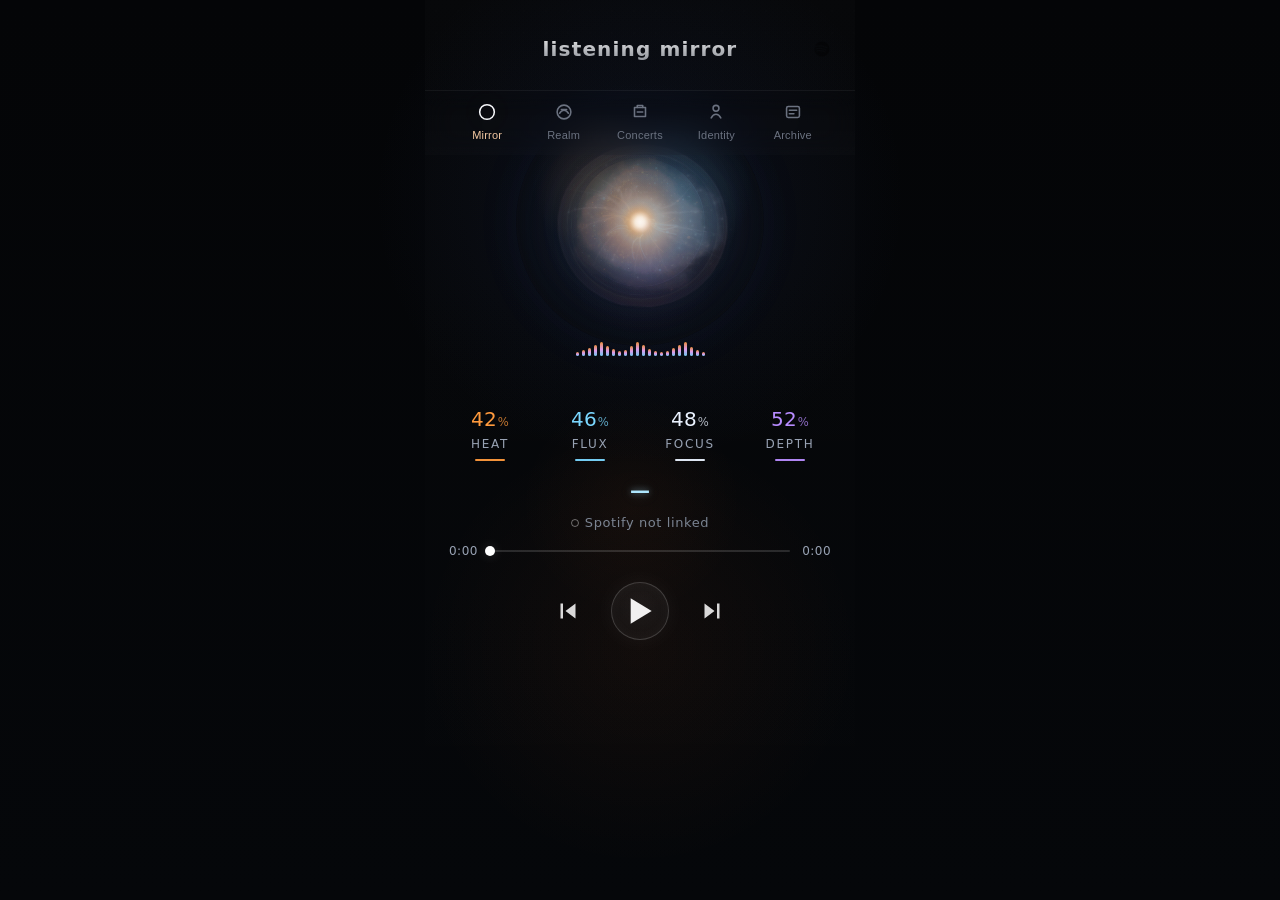
==== commit c91e86a5: "Update index.html NEW ERA" ====
--- a/docs/index.html
+++ b/docs/index.html
@@ -910,23 +910,15 @@
         </section>
 
         <section id="viewConcerts" class="view" aria-label="Concerts view" hidden>
-          <div class="view-panel">
-            <h2 class="panel-title">Concerts</h2>
-            <p class="panel-sub">Real concerts / recommendations / matches will render here.</p>
-
-            <div class="stack">
-              <section class="card">
-                <h3 class="card__title">Upcoming</h3>
-                <div id="concertsList" class="list"></div>
-              </section>
-
-              <section class="card">
-                <h3 class="card__title">Matches for you</h3>
-                <div id="concertMatchesList" class="list"></div>
-              </section>
-            </div>
-          </div>
-        </section>
+        <section id="viewConcerts" class="view" aria-label="Concerts view" hidden>
+  <div class="view-panel">
+    <h2 class="panel-title">Concerts</h2>
+    <p class="panel-sub">Signals from your listening. Live shows you might actually care about.</p>
+
+    <div id="econcertsList"></div>
+
+  </div>
+</section>
 
         <section id="viewIdentity" class="view" aria-label="Identity view" hidden>
           <div class="view-panel">
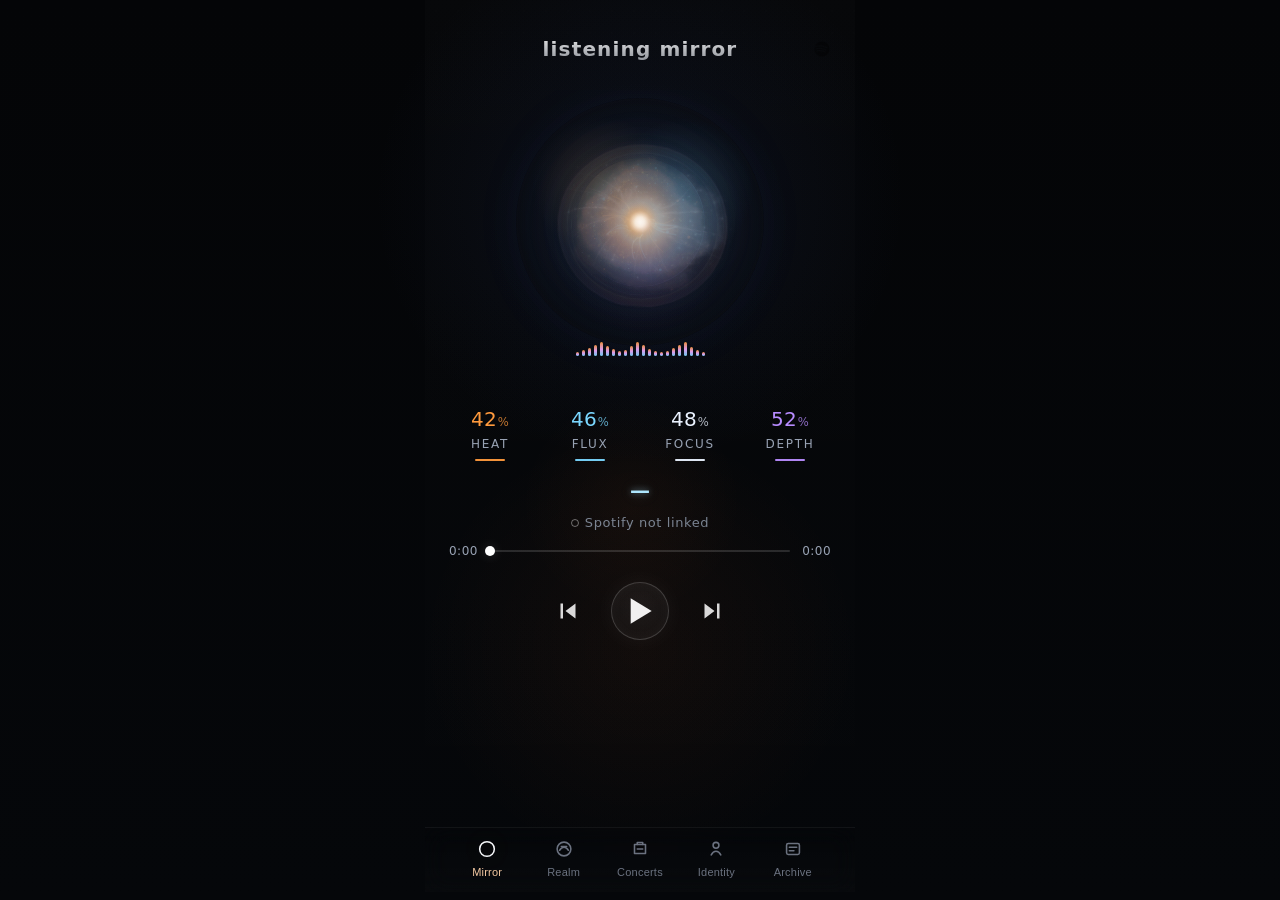
==== commit 297e495d: "Update index.html" ====
--- a/docs/index.html
+++ b/docs/index.html
@@ -910,7 +910,6 @@
         </section>
 
         <section id="viewConcerts" class="view" aria-label="Concerts view" hidden>
-        <section id="viewConcerts" class="view" aria-label="Concerts view" hidden>
   <div class="view-panel">
     <h2 class="panel-title">Concerts</h2>
     <p class="panel-sub">Signals from your listening. Live shows you might actually care about.</p>
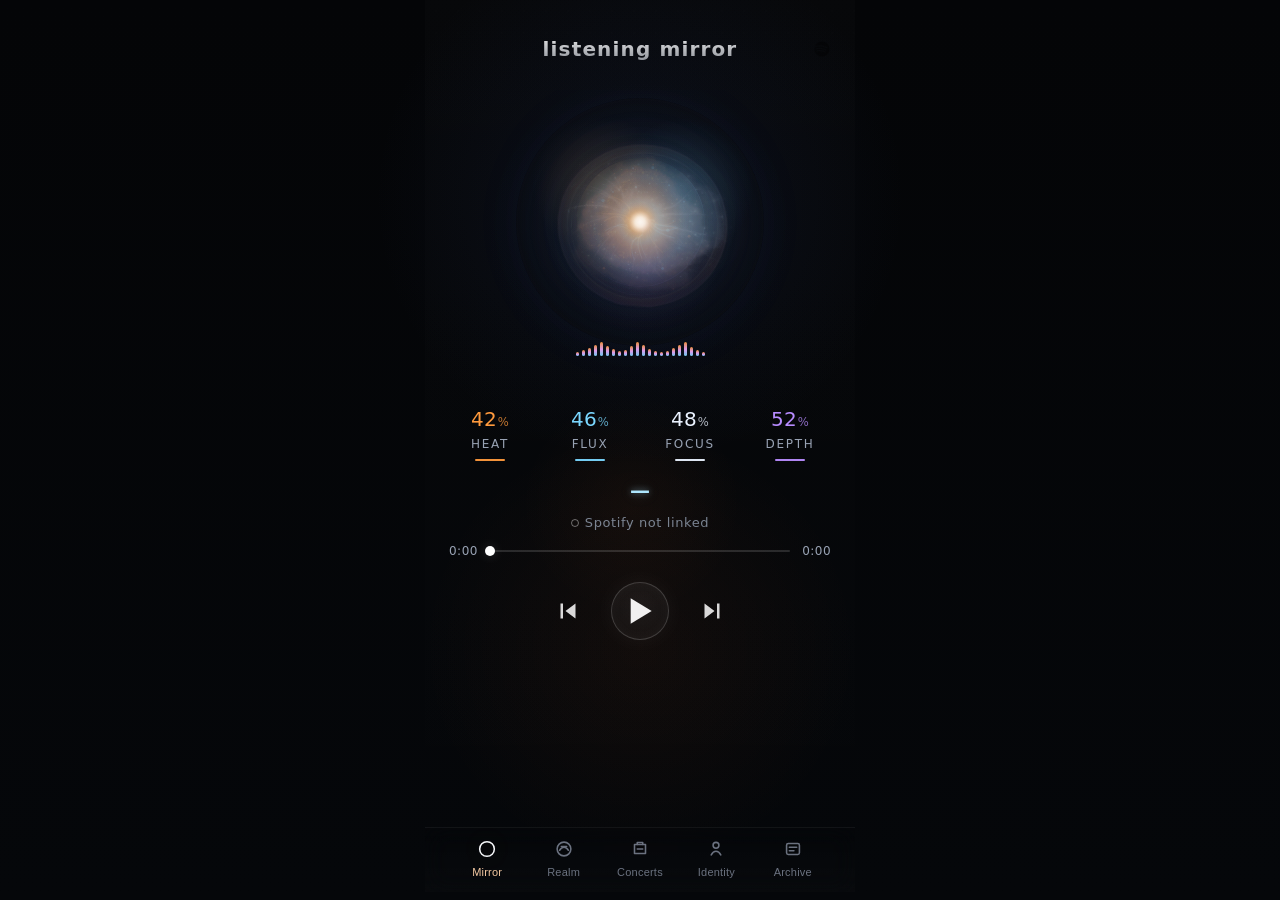
==== commit 6ace9bef: "Update index.html" ====
--- a/docs/index.html
+++ b/docs/index.html
@@ -1009,6 +1009,7 @@
   <script src="./realm-engine.js"></script>
   <script src="./realm-view.js"></script>
   <script src="./realm-tab.js"></script>
+  <script src="./econcerts.js"></script>
   <script src="./app.js"></script>
 </body>
 </html>
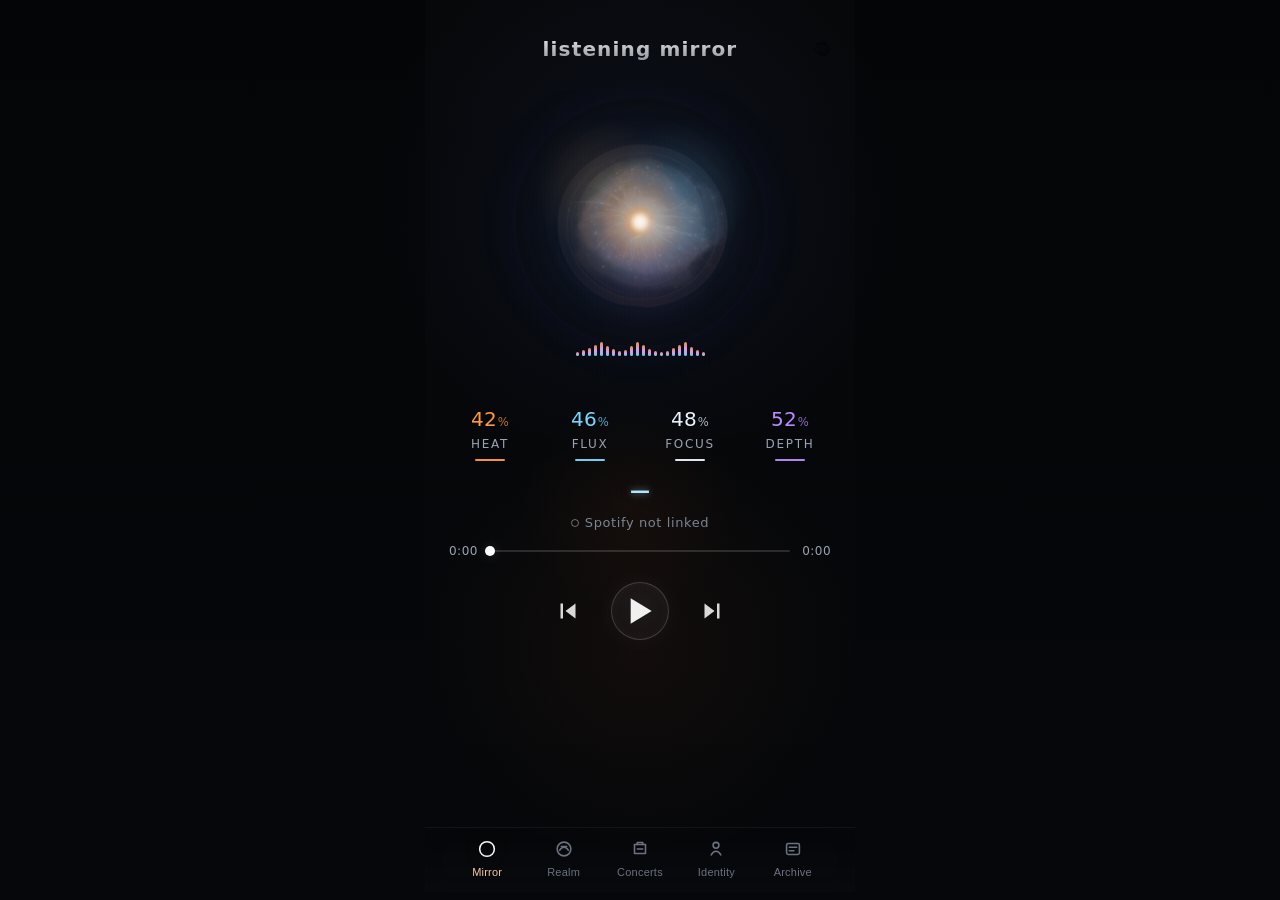
==== commit 99f37b5a: "Update index.html" ====
--- a/docs/index.html
+++ b/docs/index.html
@@ -1009,6 +1009,9 @@
   <script src="./realm-engine.js"></script>
   <script src="./realm-view.js"></script>
   <script src="./realm-tab.js"></script>
+  <script>
+  window.LASTFM_API_KEY = "76526b85fd02f82307b3a226144a9f84";
+  </script>
   <script src="./econcerts.js"></script>
   <script src="./app.js"></script>
 </body>
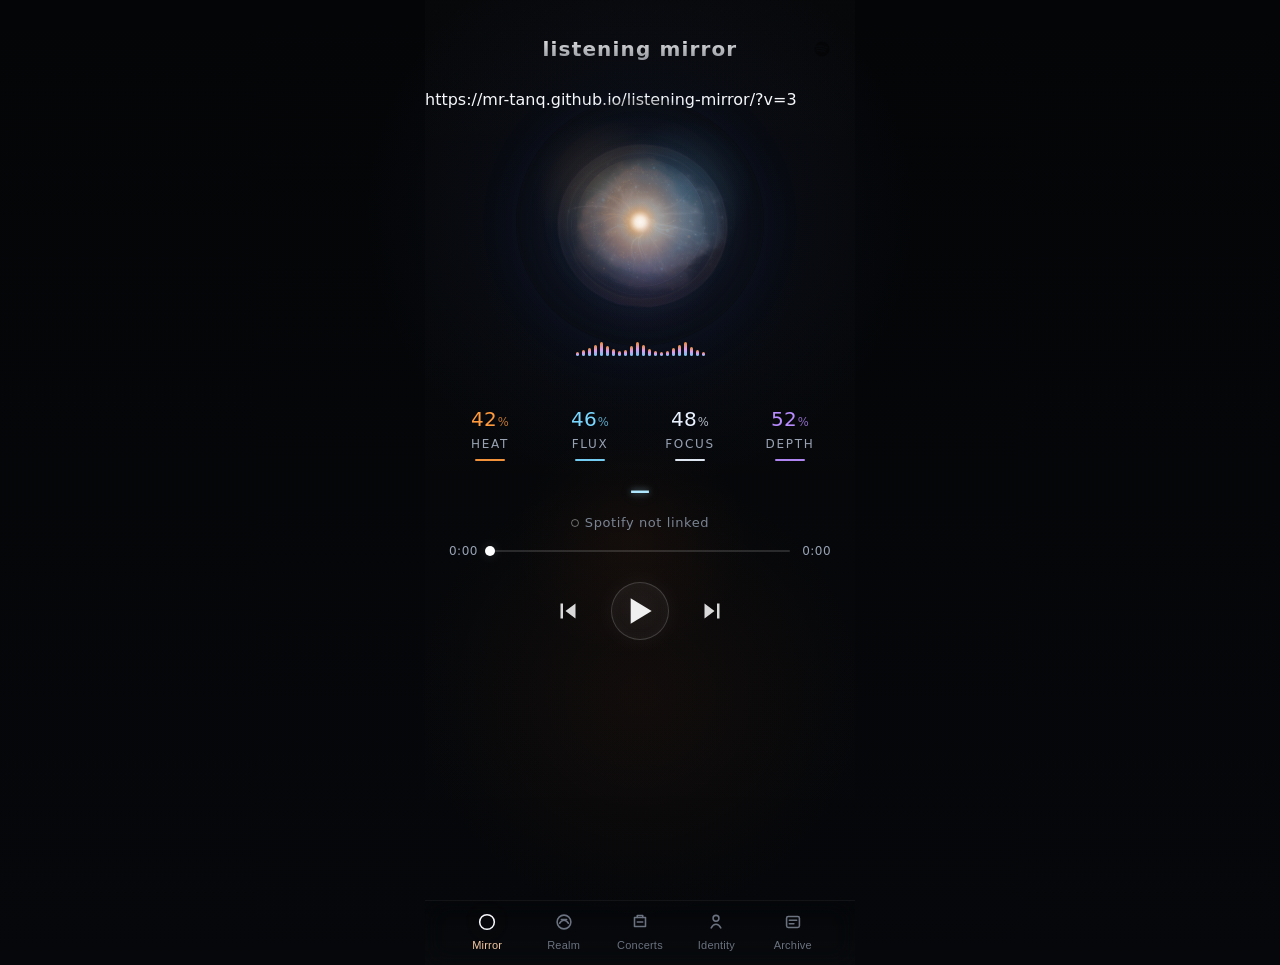
==== commit cafb98a8: "Update index.html" ====
--- a/docs/index.html
+++ b/docs/index.html
@@ -895,16 +895,7 @@
 
           </div>
         </section>
-        <section id="viewRealm" class="view" aria-label="Realm view" hidden>
-          <div class="view-panel">
-            <h2 class="panel-title">Realm</h2>
-            <p class="panel-sub">Portal realm prototype will render here while we build it in isolation.</p>
-
-            <div class="stack">
-              <section class="card">
-                <h3 class="card__title">Realm portal</h3>
-                <div id="realmMount"></div>
-              </section>
+        https://mr-tanq.github.io/listening-mirror/?v=3
             </div>
           </div>
         </section>
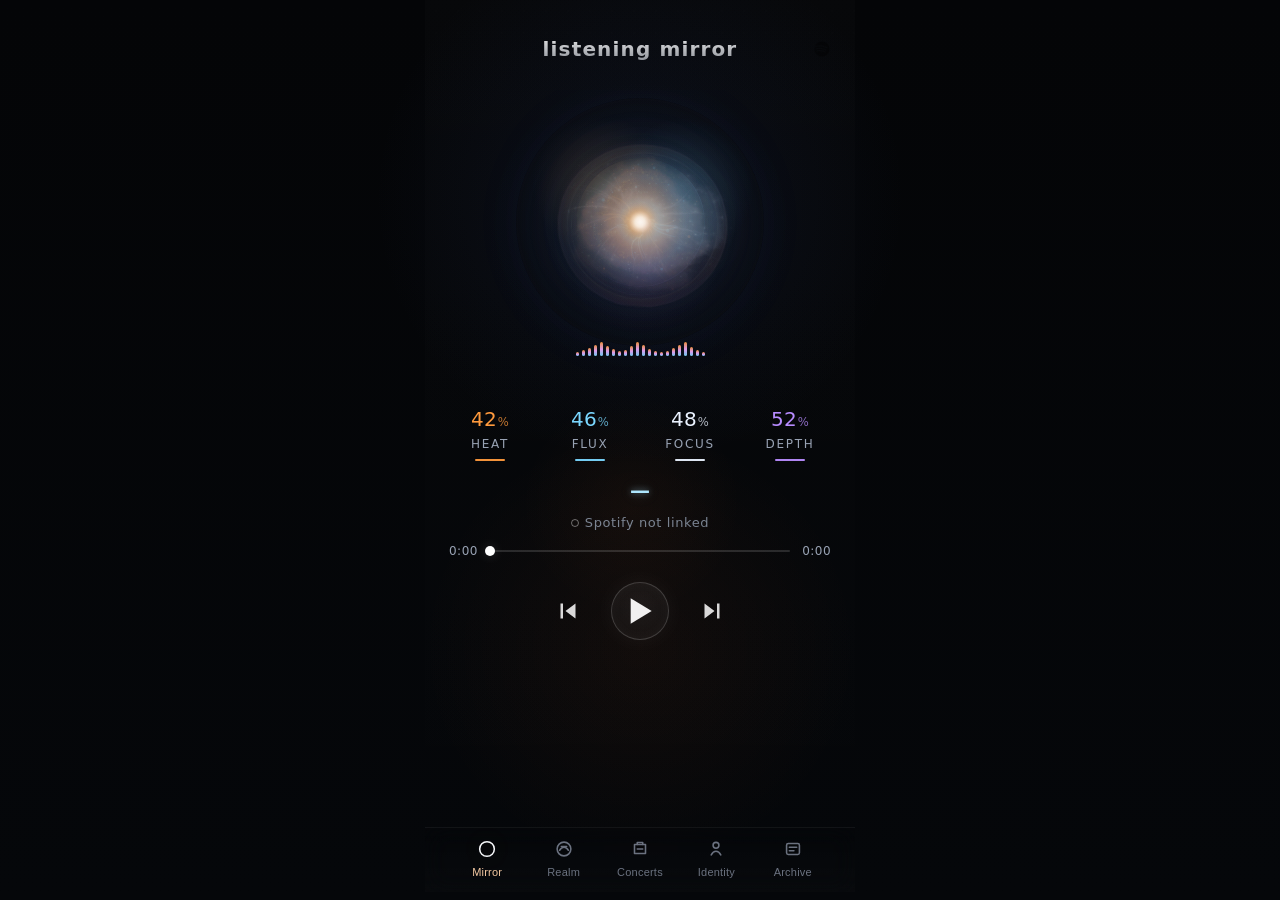
==== commit 04b21de6: "Update index.html" ====
--- a/docs/index.html
+++ b/docs/index.html
@@ -303,8 +303,7 @@
     .audio-line span:nth-child(20){height:9px; animation-delay:1.52s;}
     .audio-line span:nth-child(21){height:6px; animation-delay:1.60s;}
     .audio-line span:nth-child(22){height:4px; animation-delay:1.68s;}
-
-    .metrics{
+.metrics{
       display:grid;
       grid-template-columns:repeat(4, 1fr);
       gap:18px;
@@ -398,6 +397,7 @@
       display:inline-block;
       opacity:.8;
     }
+
     .playback{
       display:grid;
       grid-template-rows:auto auto;
@@ -568,8 +568,7 @@
     }
 
     .row:active{ transform:scale(.988); }
-
-    .thumb{
+.thumb{
       width:52px;
       height:52px;
       border-radius:14px;
@@ -728,10 +727,6 @@
       }
     }
 
-    /* ===============================
-       LISTENING MIRROR — LYRICS FX
-       =============================== */
-
     #lyricsBlock{
       display:flex;
       flex-direction:column;
@@ -748,23 +743,20 @@
       letter-spacing:.3px;
       line-height:1.35;
       color:#AEE7FF;
-
       text-shadow:
         0 0 6px rgba(174,231,255,.45),
         0 0 14px rgba(174,231,255,.25),
         0 0 26px rgba(174,231,255,.12);
-
       transition:
         opacity .26s ease,
         transform .26s ease,
         filter .26s ease,
         color .26s ease,
         text-shadow .26s ease;
-
       opacity:1;
       transform:translateY(0);
       filter:blur(0);
-      will-change: opacity, transform, filter;
+      will-change:opacity, transform, filter;
     }
 
     #currentLyricLine.is-changing{
@@ -779,7 +771,7 @@
       color:rgba(210,230,255,.55);
       letter-spacing:.6px;
       text-shadow:0 0 6px rgba(180,200,255,.08);
-      transition: opacity .22s ease;
+      transition:opacity .22s ease;
     }
 
     #currentLyricLine:empty::before{
@@ -895,22 +887,21 @@
 
           </div>
         </section>
-        https://mr-tanq.github.io/listening-mirror/?v=3
-            </div>
+
+        <section id="viewRealm" class="view" aria-label="Realm view" hidden>
+          <div class="view-panel" style="padding-top:10px;">
+            <div id="realmMount"></div>
           </div>
         </section>
 
         <section id="viewConcerts" class="view" aria-label="Concerts view" hidden>
-  <div class="view-panel">
-    <h2 class="panel-title">Concerts</h2>
-    <p class="panel-sub">Signals from your listening. Live shows you might actually care about.</p>
-
-    <div id="econcertsList"></div>
-
-  </div>
-</section>
-
-        <section id="viewIdentity" class="view" aria-label="Identity view" hidden>
+          <div class="view-panel">
+            <h2 class="panel-title">Concerts</h2>
+            <p class="panel-sub">Signals from your listening. Live shows you might actually care about.</p>
+            <div id="econcertsList"></div>
+          </div>
+        </section>
+<section id="viewIdentity" class="view" aria-label="Identity view" hidden>
           <div class="view-panel">
             <h2 class="panel-title">Identity</h2>
             <p class="panel-sub">Recent listening and top listening containers live here for real binding.</p>
@@ -990,6 +981,7 @@
 
     </section>
   </main>
+
   <script src="./spotify-auth.js"></script>
   <script src="./spotify-player.js"></script>
   <script src="./spotify-click-play.js"></script>
@@ -1001,9 +993,9 @@
   <script src="./realm-view.js"></script>
   <script src="./realm-tab.js"></script>
   <script>
-  window.LASTFM_API_KEY = "76526b85fd02f82307b3a226144a9f84";
+    window.LASTFM_API_KEY = "76526b85fd02f82307b3a226144a9f84";
   </script>
   <script src="./econcerts.js"></script>
   <script src="./app.js"></script>
 </body>
-</html>
+</html>
